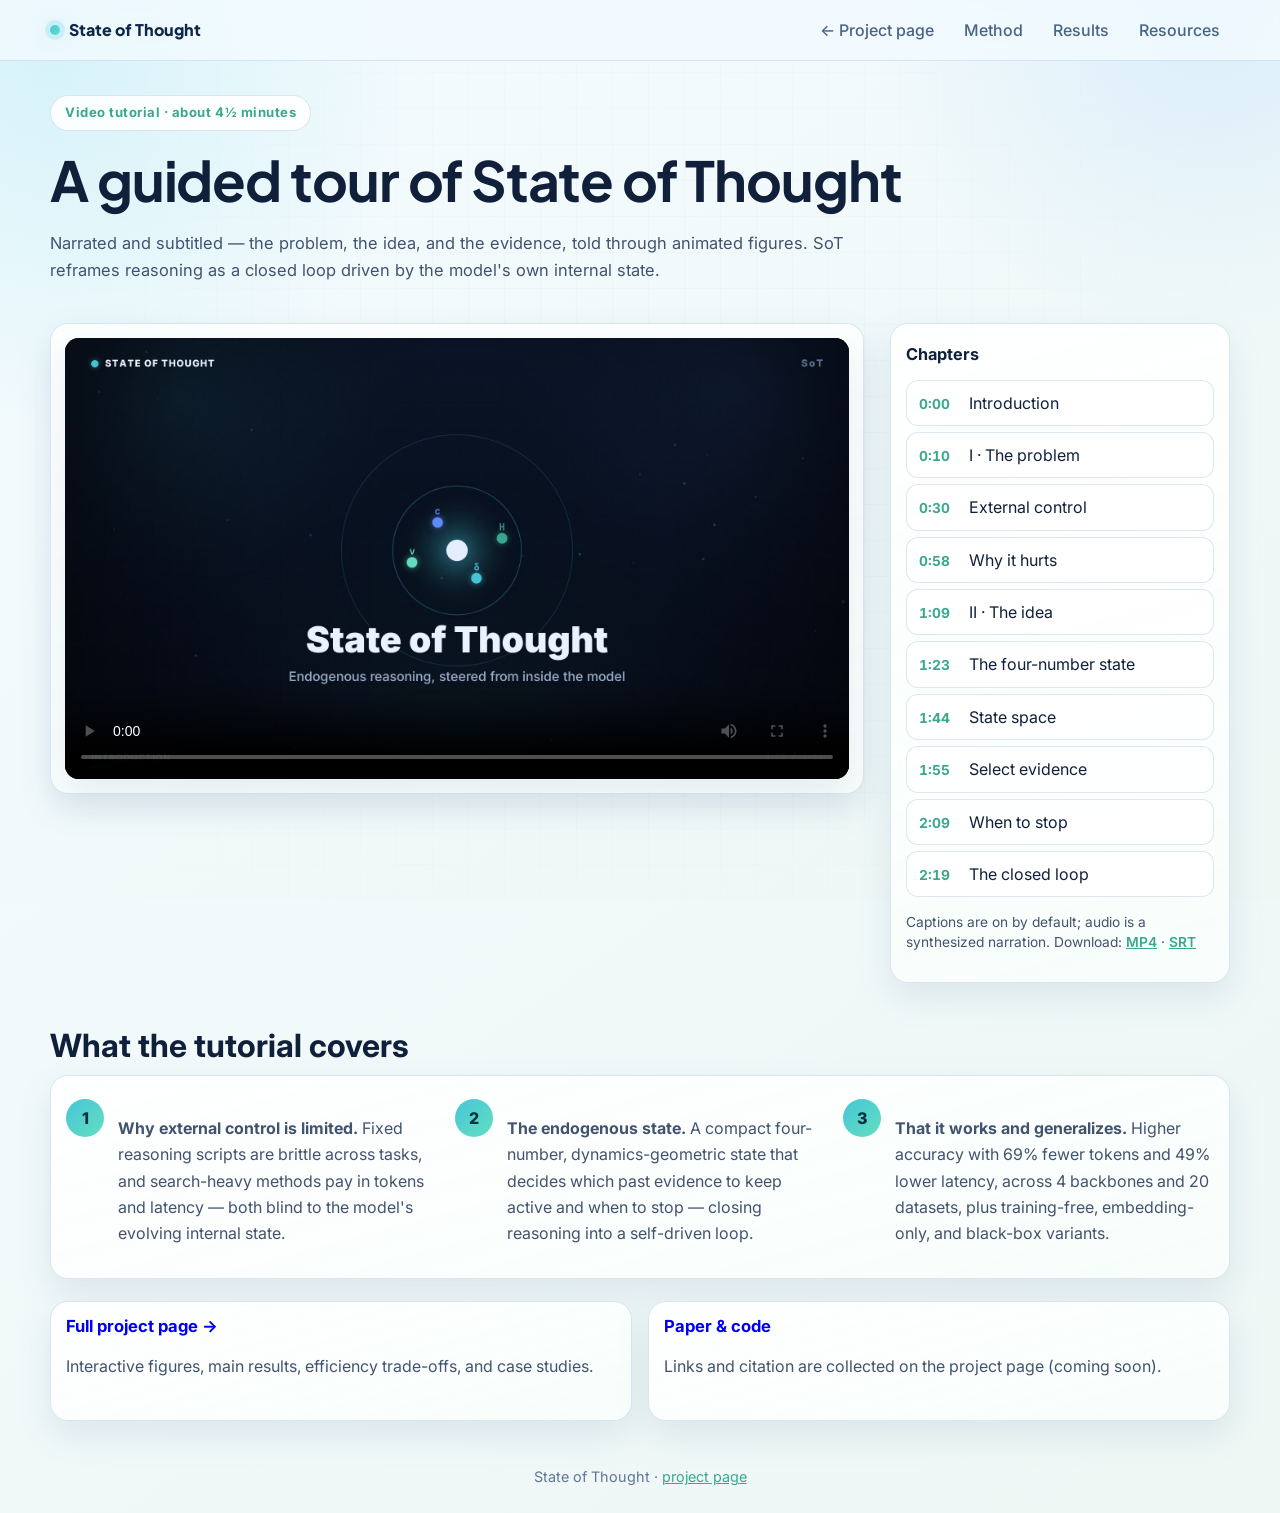
==== tutorial.html @ cbb93c31 "Add narrated animated video tutorial (tutorial.html + assets) - 4½-minute 1080p tutorial: problem, i" ====
<!doctype html>
<html lang="en">
<head>
  <meta charset="utf-8">
  <meta name="viewport" content="width=device-width, initial-scale=1">
  <title>Tutorial — State of Thought (SoT)</title>
  <meta name="description" content="A narrated, animated video tutorial on State of Thought: endogenous reasoning steered by the model's own internal state.">
  <link rel="preconnect" href="https://fonts.googleapis.com">
  <link rel="preconnect" href="https://fonts.gstatic.com" crossorigin>
  <link href="https://fonts.googleapis.com/css2?family=Inter:wght@400;500;600;700;800&family=Plus+Jakarta+Sans:wght@600;700;800&display=swap" rel="stylesheet">
  <link rel="stylesheet" href="./styles.css">
  <style>
    .tut-grid{display:grid;grid-template-columns:minmax(0,1fr) 340px;gap:26px;align-items:start}
    @media (max-width:940px){.tut-grid{grid-template-columns:1fr}}
    .video-card{padding:14px}
    .video-card video{width:100%;border-radius:14px;display:block;background:#05080f;box-shadow:var(--shadow)}
    .chapters{position:sticky;top:96px}
    .chapters h4{margin:2px 0 12px;font-size:1.02rem}
    .chapters ul{list-style:none;margin:0;padding:0;max-height:520px;overflow:auto}
    .chapters li{margin:0 0 6px}
    .chapters button{width:100%;text-align:left;border:1px solid var(--line);background:var(--panel);
      color:var(--ink);border-radius:12px;padding:9px 12px;cursor:pointer;font:inherit;
      display:flex;gap:10px;align-items:baseline;transition:.18s}
    .chapters button:hover{border-color:var(--cyan);transform:translateX(2px)}
    .chapters button.on{border-color:var(--cyan);background:rgba(70,197,217,.12)}
    .chapters button span{color:var(--teal);font-variant-numeric:tabular-nums;font-weight:700;min-width:40px;font-size:.86rem}
    .chap-note{color:var(--ink-soft);font-size:.86rem;margin-top:12px;line-height:1.5}
    .chap-note a{color:var(--teal);font-weight:600}
    .tag{display:inline-block;padding:6px 14px;border-radius:999px;border:1px solid var(--line);
      background:var(--panel);color:var(--teal);font-weight:700;font-size:.82rem;letter-spacing:.04em}
    .takeaways{display:grid;grid-template-columns:repeat(3,1fr);gap:18px;margin-top:8px}
    @media (max-width:860px){.takeaways{grid-template-columns:1fr}}
    .tk{display:flex;gap:14px;align-items:flex-start}
    .tk-n{flex:none;width:38px;height:38px;border-radius:50%;display:grid;place-items:center;
      font-weight:800;color:#06303a;background:linear-gradient(135deg,var(--cyan),var(--mint))}
  </style>
</head>
<body>
  <div class="bg-glow" aria-hidden="true"></div>
  <header class="topbar">
    <div class="container nav">
      <a class="brand" href="index.html"><span class="brand-dot"></span><span>State of Thought</span></a>
      <nav>
        <a href="index.html">&larr; Project page</a>
        <a href="index.html#method">Method</a>
        <a href="index.html#results">Results</a>
        <a href="index.html#resources">Resources</a>
      </nav>
    </div>
  </header>

  <main id="top">
    <section class="hero container" style="display:block">
      <span class="tag">Video tutorial · about 4½ minutes</span>
      <h1 style="margin:16px 0 8px">A guided tour of State of Thought</h1>
      <p class="subtitle" style="max-width:820px">
        Narrated and subtitled — the problem, the idea, and the evidence, told through animated figures.
        SoT reframes reasoning as a closed loop driven by the model's own internal state.
      </p>
    </section>

    <section class="container section" style="padding-top:6px">
      <div class="tut-grid">
        <article class="card video-card">
          <video id="vid" controls preload="metadata" poster="assets/tutorial_poster.jpg" playsinline>
            <source src="assets/tutorial.mp4" type="video/mp4">
            <track kind="captions" src="assets/tutorial.vtt" srclang="en" label="English" default>
            Your browser does not support video — <a href="assets/tutorial.mp4">download the tutorial</a>.
          </video>
        </article>
        <aside class="card chapters">
          <h4>Chapters</h4>
          <ul>
            <li><button data-t="0"><span>0:00</span> Introduction</button></li>
            <li><button data-t="10"><span>0:10</span> I · The problem</button></li>
            <li><button data-t="30"><span>0:30</span> External control</button></li>
            <li><button data-t="58"><span>0:58</span> Why it hurts</button></li>
            <li><button data-t="69"><span>1:09</span> II · The idea</button></li>
            <li><button data-t="83"><span>1:23</span> The four-number state</button></li>
            <li><button data-t="104"><span>1:44</span> State space</button></li>
            <li><button data-t="115"><span>1:55</span> Select evidence</button></li>
            <li><button data-t="129"><span>2:09</span> When to stop</button></li>
            <li><button data-t="139"><span>2:19</span> The closed loop</button></li>
            <li><button data-t="158"><span>2:38</span> III · Does it work?</button></li>
            <li><button data-t="184"><span>3:04</span> Cheaper, not costlier</button></li>
            <li><button data-t="193"><span>3:13</span> The frontier</button></li>
            <li><button data-t="203"><span>3:23</span> IV · Why it works</button></li>
            <li><button data-t="231"><span>3:51</span> V · How far it goes</button></li>
            <li><button data-t="262"><span>4:22</span> Takeaway</button></li>
          </ul>
          <p class="chap-note">Captions are on by default; audio is a synthesized narration. Download:
            <a href="assets/tutorial.mp4">MP4</a> · <a href="assets/tutorial.srt">SRT</a></p>
        </aside>
      </div>
    </section>

    <section class="container section">
      <h2>What the tutorial covers</h2>
      <article class="card">
        <div class="takeaways">
          <div class="tk"><div class="tk-n">1</div><p><strong>Why external control is limited.</strong>
            Fixed reasoning scripts are brittle across tasks, and search-heavy methods pay in tokens and latency —
            both blind to the model's evolving internal state.</p></div>
          <div class="tk"><div class="tk-n">2</div><p><strong>The endogenous state.</strong>
            A compact four-number, dynamics-geometric state that decides which past evidence to keep active
            and when to stop — closing reasoning into a self-driven loop.</p></div>
          <div class="tk"><div class="tk-n">3</div><p><strong>That it works and generalizes.</strong>
            Higher accuracy with 69% fewer tokens and 49% lower latency, across 4 backbones and 20 datasets,
            plus training-free, embedding-only, and black-box variants.</p></div>
        </div>
      </article>

      <div class="grid2" style="margin-top:22px">
        <a class="card resource-card" href="index.html" style="text-decoration:none">
          <h3>Full project page →</h3>
          <p>Interactive figures, main results, efficiency trade-offs, and case studies.</p>
        </a>
        <a class="card resource-card" href="index.html#resources" style="text-decoration:none">
          <h3>Paper &amp; code</h3>
          <p>Links and citation are collected on the project page (coming soon).</p>
        </a>
      </div>
    </section>
  </main>

  <footer class="footer">
    <div class="container"><p>State of Thought · <a href="index.html" style="color:var(--teal)">project page</a></p></div>
  </footer>

  <script>
    const v = document.getElementById('vid');
    const btns = document.querySelectorAll('.chapters button');
    btns.forEach(b => b.addEventListener('click', () => {
      v.currentTime = +b.dataset.t; v.play().catch(()=>{});
      btns.forEach(x => x.classList.remove('on')); b.classList.add('on');
      v.scrollIntoView({behavior:'smooth', block:'center'});
    }));
    v.addEventListener('timeupdate', () => {
      let cur = null;
      btns.forEach(b => { if (v.currentTime + 0.25 >= +b.dataset.t) cur = b; });
      if (cur) { btns.forEach(x => x.classList.remove('on')); cur.classList.add('on'); }
    });
  </script>
</body>
</html>
---- styles.css ----
:root {
  --bg: #f4fbff;
  --bg2: #eef7f4;
  --panel: rgba(255, 255, 255, 0.88);
  --panel-2: rgba(249, 254, 251, 0.94);
  --ink: #10203a;
  --ink-soft: #42536f;
  --line: rgba(89, 129, 178, 0.2);
  --cyan: #46c5d9;
  --teal: #3aa88f;
  --blue: #5e8dff;
  --mint: #63dfbf;
  --shadow: 0 14px 34px rgba(93, 126, 168, 0.14);
  --radius: 18px;
}

*,
*::before,
*::after {
  box-sizing: border-box;
}

html,
body {
  margin: 0;
  padding: 0;
  font-family: Inter, system-ui, -apple-system, Segoe UI, sans-serif;
  color: var(--ink);
  background:
    radial-gradient(circle at 4% 7%, rgba(96, 211, 229, 0.2), transparent 25%),
    radial-gradient(circle at 94% 1%, rgba(120, 186, 255, 0.18), transparent 22%),
    linear-gradient(145deg, var(--bg), var(--bg2));
}

html {
  scroll-behavior: smooth;
}

body {
  line-height: 1.65;
  background-attachment: fixed;
}

.bg-glow {
  position: fixed;
  inset: 0;
  z-index: 0;
  pointer-events: none;
  opacity: 0.25;
  background:
    linear-gradient(rgba(78, 165, 214, 0.14) 1px, transparent 1px),
    linear-gradient(90deg, rgba(78, 165, 214, 0.14) 1px, transparent 1px);
  background-size: 36px 36px;
  mask-image: radial-gradient(circle at center, black 30%, transparent 85%);
}

.container {
  width: min(1180px, calc(100% - 44px));
  margin: 0 auto;
  position: relative;
  z-index: 1;
}

.topbar {
  position: sticky;
  top: 0;
  z-index: 30;
  backdrop-filter: blur(10px);
  background: rgba(242, 250, 255, 0.82);
  border-bottom: 1px solid rgba(103, 149, 201, 0.22);
}

.nav {
  display: flex;
  align-items: center;
  justify-content: space-between;
  gap: 14px;
  padding: 12px 0;
}

.brand {
  text-decoration: none;
  color: #0f2747;
  font-family: "Plus Jakarta Sans", Inter, sans-serif;
  font-weight: 800;
  display: inline-flex;
  align-items: center;
  gap: 9px;
}

.brand-dot {
  width: 10px;
  height: 10px;
  border-radius: 50%;
  background: linear-gradient(120deg, var(--cyan), var(--mint));
  box-shadow: 0 0 0 5px rgba(70, 197, 217, 0.2), 0 0 24px rgba(70, 197, 217, 0.45);
}

.nav nav {
  display: flex;
  gap: 10px;
  flex-wrap: wrap;
}

.nav nav a {
  text-decoration: none;
  color: #496385;
  border-radius: 999px;
  padding: 5px 10px;
  font-weight: 500;
  transition: color 0.2s ease, background 0.2s ease;
}

.nav nav a:hover {
  color: #17365f;
  background: rgba(105, 166, 225, 0.2);
}

.nav nav a.active {
  color: #fff;
  background: linear-gradient(125deg, #46c5d9, #5e8dff);
}

.btn {
  border: 0;
  border-radius: 12px;
  padding: 10px 14px;
  font-weight: 600;
  text-decoration: none;
  cursor: pointer;
  color: #fff;
  background: linear-gradient(125deg, #46c5d9, #5e8dff);
  box-shadow: 0 9px 22px rgba(92, 141, 211, 0.22);
}

.btn-soft {
  background: rgba(236, 246, 255, 0.9);
  color: #31537d;
  border: 1px solid rgba(112, 158, 208, 0.28);
  box-shadow: none;
}

h1,
h2,
h3 {
  margin: 0 0 10px;
  line-height: 1.2;
}

h1 {
  font-family: "Plus Jakarta Sans", Inter, sans-serif;
  font-size: clamp(2rem, 4.8vw, 3.45rem);
  letter-spacing: -0.02em;
}

h2 {
  font-size: clamp(1.45rem, 2.5vw, 2.1rem);
}

h3 {
  font-size: 1.04rem;
}

p,
li {
  color: var(--ink-soft);
}

.hero {
  display: grid;
  grid-template-columns: 1.05fr 1fr;
  gap: 16px;
  align-items: center;
  padding: 34px 0 16px;
}

.hero-bottom {
  grid-column: 1 / -1;
}

.pill {
  display: inline-flex;
  margin: 0 0 10px;
  border-radius: 999px;
  border: 1px solid rgba(93, 164, 215, 0.4);
  background: rgba(112, 212, 223, 0.18);
  color: #1b5872;
  font-size: 0.8rem;
  font-weight: 700;
  padding: 5px 11px;
}

.subtitle {
  font-size: 1.03rem;
}

.author-hero {
  margin-top: 12px;
  border: 1px solid rgba(116, 161, 208, 0.3);
  border-radius: 12px;
  background: linear-gradient(150deg, rgba(234, 247, 255, 0.9), rgba(243, 253, 248, 0.92));
  padding: 10px 12px;
}

.author-hero-names {
  margin: 0;
  color: #20486e;
  font-size: 0.92rem;
  font-weight: 600;
  line-height: 1.5;
}

.author-hero-affils {
  margin: 6px 0 0;
  color: #55739a;
  font-size: 0.84rem;
}

.author-hero-affils span {
  display: block;
}

.hero-highlight {
  margin-top: 10px;
  border-left: 3px solid var(--teal);
  border-radius: 0 8px 8px 0;
  background: linear-gradient(90deg, rgba(83, 197, 177, 0.16), transparent);
  padding: 6px 0 6px 10px;
}

.cta {
  margin-top: 14px;
  display: flex;
  flex-wrap: wrap;
  gap: 10px;
}

.card {
  background: linear-gradient(165deg, var(--panel), var(--panel-2));
  border: 1px solid var(--line);
  border-radius: var(--radius);
  box-shadow: var(--shadow);
  padding: 15px;
  transition: transform 0.24s ease, border-color 0.24s ease;
}

.card:hover {
  transform: translateY(-2px);
  border-color: rgba(93, 155, 209, 0.34);
}

.figure-card {
  padding: 11px;
  overflow: hidden;
}

.figure-card img {
  width: 100%;
  max-width: 100%;
  height: auto;
  max-height: 680px;
  object-fit: contain;
  display: block;
  border-radius: 12px;
  border: 1px solid rgba(126, 170, 212, 0.35);
  background: rgba(255, 255, 255, 0.75);
  cursor: zoom-in;
}

.hero-figure img {
  max-height: 560px;
}

.figure-card figcaption {
  margin-top: 8px;
  border-top: 1px dashed rgba(118, 158, 205, 0.3);
  padding: 8px 4px 2px;
  color: #516d92;
  font-size: 0.9rem;
}

.metrics {
  display: grid;
  grid-template-columns: repeat(5, minmax(0, 1fr));
  gap: 10px;
  margin-top: 8px;
}

.metrics article {
  border: 1px solid rgba(114, 156, 202, 0.28);
  border-radius: 14px;
  background: rgba(245, 252, 255, 0.9);
  text-align: center;
  padding: 10px 8px;
}

.metrics h3 {
  margin-bottom: 2px;
  color: #21466f;
  font-size: clamp(0.98rem, 1.45vw, 1.26rem);
}

.metrics p {
  margin: 0;
  font-size: 0.82rem;
}

.section {
  padding: 36px 0 8px;
  scroll-margin-top: 92px;
}

.grid2,
.grid3,
.grid5 {
  display: grid;
  gap: 16px;
  align-items: start;
}

.grid2 {
  grid-template-columns: repeat(2, minmax(0, 1fr));
}

.grid3 {
  grid-template-columns: repeat(3, minmax(0, 1fr));
}

.grid5 {
  grid-template-columns: repeat(5, minmax(0, 1fr));
}

.gain-grid .card {
  text-align: center;
  padding: 12px 10px;
}

.gain-grid h3 {
  color: #1e4f78;
}

.method-flow .card {
  position: relative;
}

.method-flow .card:not(:last-child)::after {
  content: "→";
  position: absolute;
  right: -14px;
  top: 50%;
  transform: translateY(-50%);
  color: #6f9bcb;
  font-weight: 700;
  opacity: 0.65;
}

.table-scroll {
  margin-top: 10px;
  overflow-x: auto;
  border: 1px solid rgba(112, 156, 203, 0.24);
  border-radius: 12px;
  background: rgba(248, 253, 255, 0.82);
}

.result-controls {
  display: flex;
  gap: 8px;
  flex-wrap: wrap;
  margin: 8px 0 10px;
}

.result-panel {
  display: none;
  margin-top: 10px;
}

.result-panel.show {
  display: block;
  animation: fadeIn 0.2s ease;
}

.result-toggle.active {
  color: #fff;
  background: linear-gradient(125deg, #46c5d9, #5e8dff);
  border-color: transparent;
}

.wide-table {
  width: 100%;
  min-width: 1060px;
  border-collapse: collapse;
}

.wide-table.compact {
  min-width: 700px;
}

.wide-table th,
.wide-table td {
  border-bottom: 1px solid rgba(118, 160, 205, 0.2);
  padding: 8px 10px;
  text-align: left;
  font-size: 0.85rem;
  color: #35557e;
  white-space: nowrap;
}

.wide-table th {
  white-space: normal;
}

.wide-table thead th {
  position: sticky;
  top: 0;
  z-index: 3;
  background: rgba(232, 245, 255, 0.97);
  color: #1d4573;
}

.wide-table th:first-child,
.wide-table td:first-child {
  position: sticky;
  left: 0;
  z-index: 2;
  background: rgba(240, 249, 255, 0.98);
  box-shadow: 1px 0 0 rgba(123, 166, 209, 0.24);
}

.wide-table thead th:first-child {
  z-index: 4;
}

.wide-table .best-row td {
  background: rgba(95, 205, 179, 0.22);
  color: #1a5b66;
  font-weight: 700;
}

.note {
  margin: 8px 0 0;
  font-size: 0.86rem;
  color: #6683a7;
}

ul {
  margin: 8px 0 0;
  padding-left: 18px;
}

.dataset-tabs {
  display: flex;
  gap: 8px;
  flex-wrap: wrap;
  margin-bottom: 10px;
}

.tab-btn {
  border: 1px solid rgba(120, 165, 212, 0.35);
  border-radius: 999px;
  padding: 6px 12px;
  font-weight: 600;
  cursor: pointer;
  background: rgba(240, 249, 255, 0.9);
  color: #3c5e89;
}

.tab-btn.active {
  color: #fff;
  background: linear-gradient(125deg, #46c5d9, #5e8dff);
}

.tab-panel {
  display: none;
}

.tab-panel.active {
  display: block;
  animation: fadeIn 0.2s ease;
}

.resource-card {
  min-height: 120px;
}

.contact-card {
  margin-top: 14px;
}

.contact-link {
  color: #1a8e95;
  text-decoration: none;
  font-weight: 600;
}

.contact-link:hover {
  text-decoration: underline;
}

.footer {
  margin-top: 24px;
  padding: 12px 0 24px;
}

.footer p {
  margin: 0;
  text-align: center;
  color: #5d7698;
  font-size: 0.9rem;
}

.lightbox {
  position: fixed;
  inset: 0;
  z-index: 80;
  display: none;
  align-items: center;
  justify-content: center;
  padding: 24px;
  background: rgba(17, 34, 56, 0.75);
}

.lightbox.show {
  display: flex;
}

.lightbox img {
  max-width: min(1220px, 95vw);
  max-height: 90vh;
  border-radius: 12px;
  box-shadow: 0 16px 42px rgba(16, 34, 56, 0.42);
}

.lightbox-close {
  position: absolute;
  top: 12px;
  right: 20px;
  border: 0;
  width: 36px;
  height: 36px;
  border-radius: 999px;
  cursor: pointer;
  font-size: 1.5rem;
  color: #163354;
  background: #d7ecff;
}

@keyframes fadeIn {
  from {
    opacity: 0;
    transform: translateY(6px);
  }
  to {
    opacity: 1;
    transform: translateY(0);
  }
}

@media (max-width: 1080px) {
  .metrics {
    grid-template-columns: repeat(3, minmax(0, 1fr));
  }

  .grid5 {
    grid-template-columns: repeat(3, minmax(0, 1fr));
  }

  .grid3 {
    grid-template-columns: repeat(2, minmax(0, 1fr));
  }

  .method-flow .card::after {
    display: none;
  }
}

@media (max-width: 820px) {
  .hero,
  .grid2,
  .grid3,
  .grid5 {
    grid-template-columns: 1fr;
  }

  .metrics {
    grid-template-columns: repeat(2, minmax(0, 1fr));
  }
}

@media (max-width: 560px) {
  .container {
    width: calc(100% - 26px);
  }

  .metrics {
    grid-template-columns: 1fr;
  }

  .nav {
    flex-wrap: wrap;
    row-gap: 8px;
  }

  .nav nav {
    width: 100%;
    flex-wrap: nowrap;
    overflow-x: auto;
    scrollbar-width: thin;
  }
}
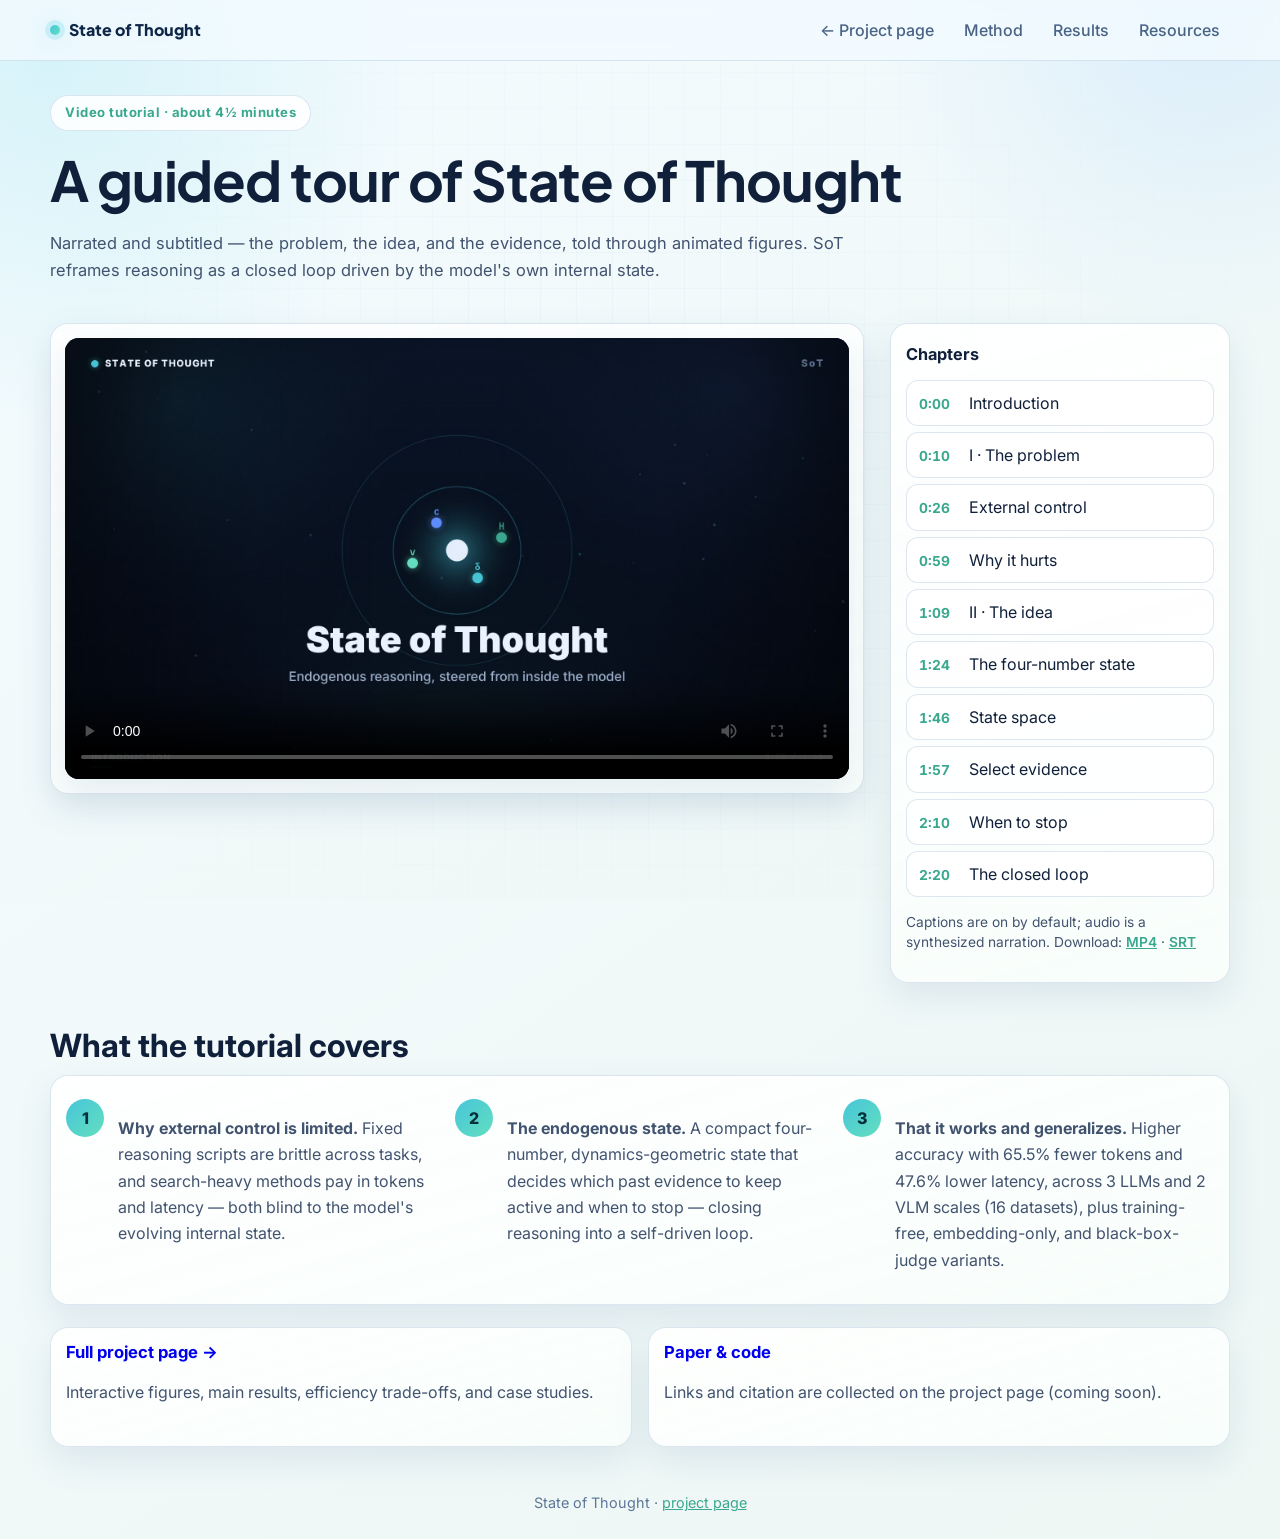
==== commit c5d7f25e: "Sync SoT site + tutorial to camera-ready arXiv version - Corrected all numbers (582-param controller" ====
--- a/tutorial.html
+++ b/tutorial.html
@@ -73,20 +73,20 @@
           <ul>
             <li><button data-t="0"><span>0:00</span> Introduction</button></li>
             <li><button data-t="10"><span>0:10</span> I · The problem</button></li>
-            <li><button data-t="30"><span>0:30</span> External control</button></li>
-            <li><button data-t="58"><span>0:58</span> Why it hurts</button></li>
+            <li><button data-t="26"><span>0:26</span> External control</button></li>
+            <li><button data-t="59"><span>0:59</span> Why it hurts</button></li>
             <li><button data-t="69"><span>1:09</span> II · The idea</button></li>
-            <li><button data-t="83"><span>1:23</span> The four-number state</button></li>
-            <li><button data-t="104"><span>1:44</span> State space</button></li>
-            <li><button data-t="115"><span>1:55</span> Select evidence</button></li>
-            <li><button data-t="129"><span>2:09</span> When to stop</button></li>
-            <li><button data-t="139"><span>2:19</span> The closed loop</button></li>
-            <li><button data-t="158"><span>2:38</span> III · Does it work?</button></li>
-            <li><button data-t="184"><span>3:04</span> Cheaper, not costlier</button></li>
-            <li><button data-t="193"><span>3:13</span> The frontier</button></li>
-            <li><button data-t="203"><span>3:23</span> IV · Why it works</button></li>
-            <li><button data-t="231"><span>3:51</span> V · How far it goes</button></li>
-            <li><button data-t="262"><span>4:22</span> Takeaway</button></li>
+            <li><button data-t="84"><span>1:24</span> The four-number state</button></li>
+            <li><button data-t="106"><span>1:46</span> State space</button></li>
+            <li><button data-t="117"><span>1:57</span> Select evidence</button></li>
+            <li><button data-t="130"><span>2:10</span> When to stop</button></li>
+            <li><button data-t="140"><span>2:20</span> The closed loop</button></li>
+            <li><button data-t="161"><span>2:41</span> III · Does it work?</button></li>
+            <li><button data-t="190"><span>3:10</span> Cheaper, not costlier</button></li>
+            <li><button data-t="200"><span>3:20</span> The frontier</button></li>
+            <li><button data-t="210"><span>3:30</span> IV · Why it works</button></li>
+            <li><button data-t="238"><span>3:58</span> V · How far it goes</button></li>
+            <li><button data-t="270"><span>4:30</span> Takeaway</button></li>
           </ul>
           <p class="chap-note">Captions are on by default; audio is a synthesized narration. Download:
             <a href="assets/tutorial.mp4">MP4</a> · <a href="assets/tutorial.srt">SRT</a></p>
@@ -105,8 +105,8 @@
             A compact four-number, dynamics-geometric state that decides which past evidence to keep active
             and when to stop — closing reasoning into a self-driven loop.</p></div>
           <div class="tk"><div class="tk-n">3</div><p><strong>That it works and generalizes.</strong>
-            Higher accuracy with 69% fewer tokens and 49% lower latency, across 4 backbones and 20 datasets,
-            plus training-free, embedding-only, and black-box variants.</p></div>
+            Higher accuracy with 65.5% fewer tokens and 47.6% lower latency, across 3 LLMs and 2 VLM scales (16 datasets),
+            plus training-free, embedding-only, and black-box-judge variants.</p></div>
         </div>
       </article>
 
--- a/styles.css
+++ b/styles.css
@@ -607,3 +607,34 @@
     scrollbar-width: thin;
   }
 }
+
+/* ---- animated hero (SoT reasoning-loop) + overview row + brand mark ---- */
+.hero-anim-card{
+  position:relative; overflow:hidden; padding:0;
+  min-height:420px; height:100%;
+  background:radial-gradient(120% 100% at 18% 0%, rgba(70,197,217,.10), transparent 55%),
+             radial-gradient(120% 120% at 100% 100%, rgba(94,141,255,.10), transparent 55%),
+             linear-gradient(165deg,#ffffff,#f2fbfe);
+  border:1px solid var(--line); border-radius:var(--radius); box-shadow:var(--shadow);
+}
+.hero-anim-card canvas{position:absolute; inset:0; width:100%; height:100%; display:block;}
+.hero-anim-cap{
+  position:absolute; left:0; right:0; bottom:0; z-index:2;
+  padding:9px 14px; color:#3f5c82; font-size:.9rem; line-height:1.35;
+  background:linear-gradient(0deg, rgba(255,255,255,.94), rgba(255,255,255,0));
+}
+.hero-anim-cap b{color:#1b5872;}
+@media (max-width:900px){ .hero-anim-card{min-height:340px;} }
+
+.overview-row{
+  display:grid; grid-template-columns:minmax(0,1.12fr) minmax(0,1fr);
+  gap:14px; margin-top:12px; align-items:stretch;
+}
+.overview-row > .figure-card{margin:0; display:flex; flex-direction:column;}
+.overview-row > .figure-card img{max-height:none; flex:1; min-height:0;}
+.metric-grid{grid-template-columns:repeat(2,minmax(0,1fr)); align-content:stretch; margin-top:0;}
+.metric-grid article{display:flex; flex-direction:column; justify-content:center;}
+@media (max-width:860px){ .overview-row{grid-template-columns:1fr;} .metric-grid{grid-template-columns:repeat(2,minmax(0,1fr));} }
+
+.brand-mark{width:24px; height:24px; display:block; flex:none;
+  filter:drop-shadow(0 0 6px rgba(70,197,217,.45));}
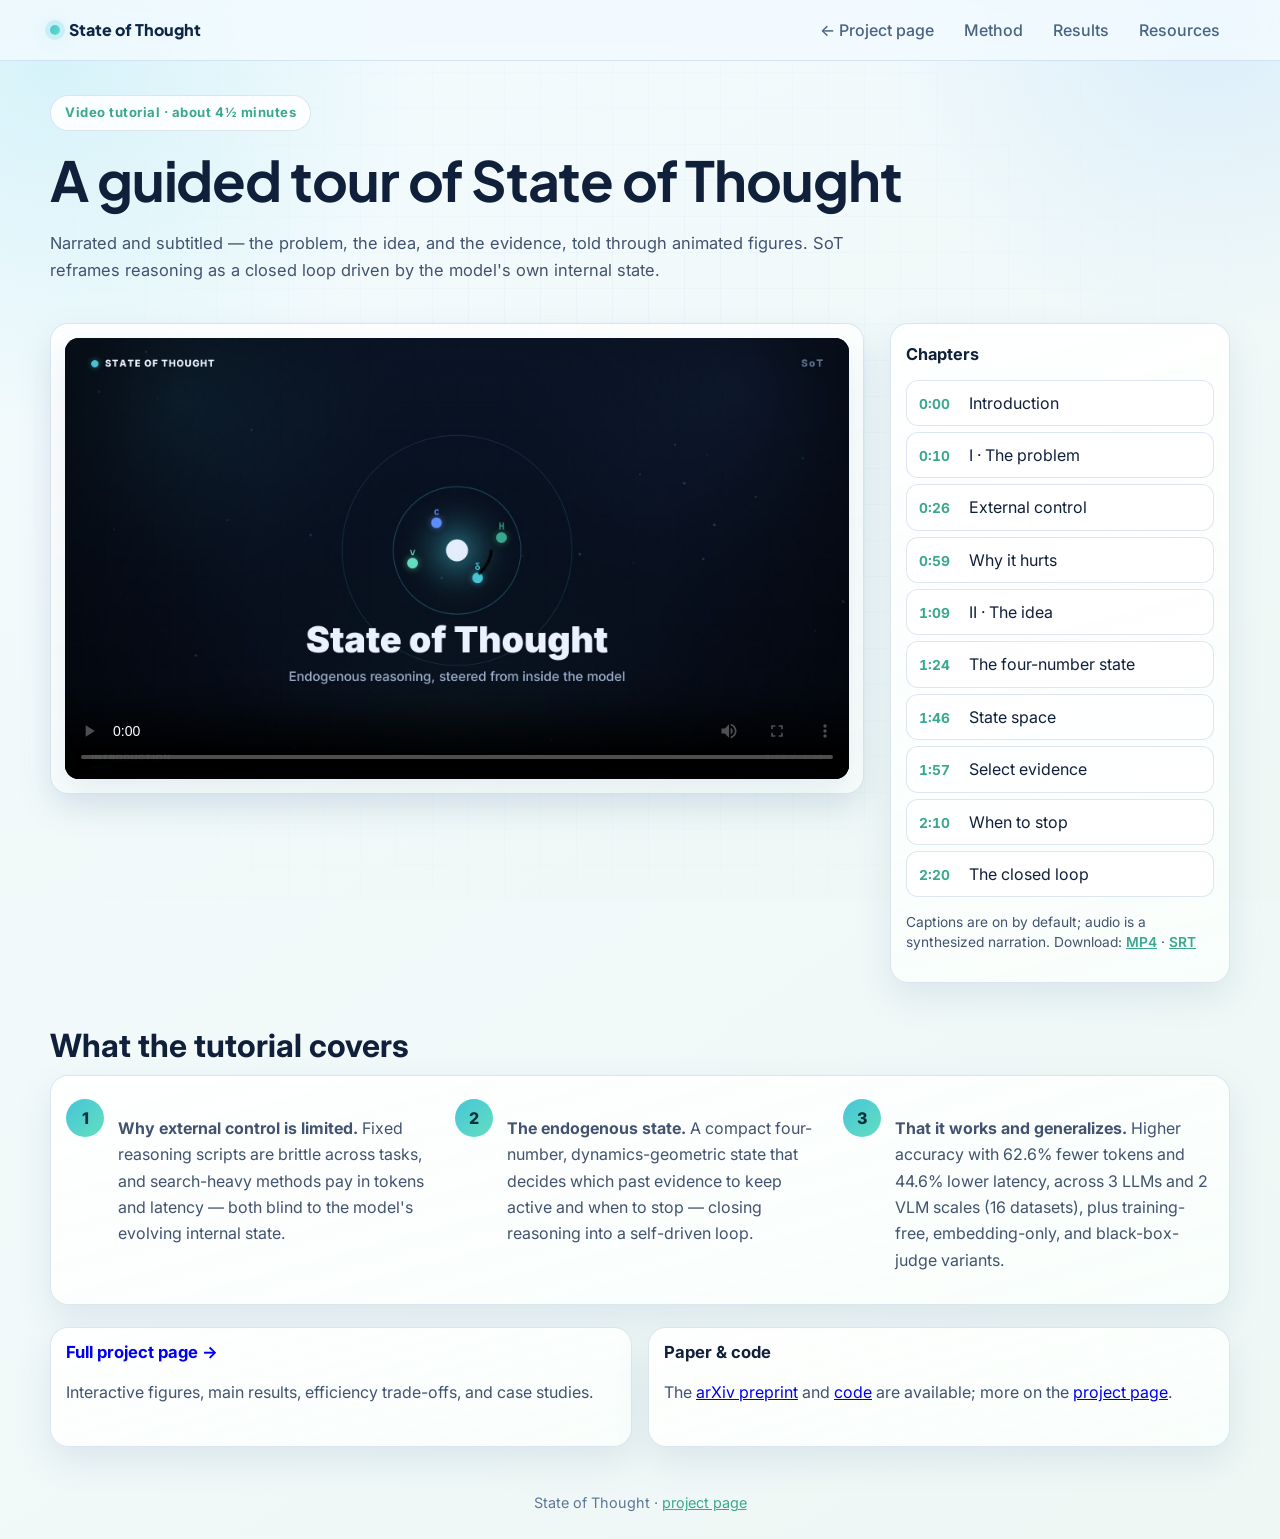
==== commit 3ae7a67d: "Add arXiv preprint (2609.16055) links: pill, hero CTAs, Resources, tutorial; fix tutorial efficiency" ====
--- a/tutorial.html
+++ b/tutorial.html
@@ -105,7 +105,7 @@
             A compact four-number, dynamics-geometric state that decides which past evidence to keep active
             and when to stop — closing reasoning into a self-driven loop.</p></div>
           <div class="tk"><div class="tk-n">3</div><p><strong>That it works and generalizes.</strong>
-            Higher accuracy with 65.5% fewer tokens and 47.6% lower latency, across 3 LLMs and 2 VLM scales (16 datasets),
+            Higher accuracy with 62.6% fewer tokens and 44.6% lower latency, across 3 LLMs and 2 VLM scales (16 datasets),
             plus training-free, embedding-only, and black-box-judge variants.</p></div>
         </div>
       </article>
@@ -115,10 +115,10 @@
           <h3>Full project page →</h3>
           <p>Interactive figures, main results, efficiency trade-offs, and case studies.</p>
         </a>
-        <a class="card resource-card" href="index.html#resources" style="text-decoration:none">
+        <article class="card resource-card">
           <h3>Paper &amp; code</h3>
-          <p>Links and citation are collected on the project page (coming soon).</p>
-        </a>
+          <p>The <a href="https://arxiv.org/abs/2609.16055" target="_blank" rel="noreferrer">arXiv preprint</a> and <a href="https://github.com/GongZhiren/State-of-Thought" target="_blank" rel="noreferrer">code</a> are available; more on the <a href="index.html#resources">project page</a>.</p>
+        </article>
       </div>
     </section>
   </main>
--- a/styles.css
+++ b/styles.css
@@ -608,33 +608,68 @@
   }
 }
 
-/* ---- animated hero (SoT reasoning-loop) + overview row + brand mark ---- */
+/* ---- animated hero (SoT worked example) + overview row + brand mark ---- */
 .hero-anim-card{
-  position:relative; overflow:hidden; padding:0;
-  min-height:420px; height:100%;
-  background:radial-gradient(120% 100% at 18% 0%, rgba(70,197,217,.10), transparent 55%),
-             radial-gradient(120% 120% at 100% 100%, rgba(94,141,255,.10), transparent 55%),
-             linear-gradient(165deg,#ffffff,#f2fbfe);
+  position:relative; overflow:hidden; padding:0; min-height:340px; align-self:start;
+  background:radial-gradient(120% 100% at 16% 0%, rgba(70,197,217,.12), transparent 55%),
+             radial-gradient(120% 120% at 100% 100%, rgba(94,141,255,.12), transparent 55%),
+             linear-gradient(165deg,#ffffff,#eef9fd);
   border:1px solid var(--line); border-radius:var(--radius); box-shadow:var(--shadow);
 }
-.hero-anim-card canvas{position:absolute; inset:0; width:100%; height:100%; display:block;}
-.hero-anim-cap{
-  position:absolute; left:0; right:0; bottom:0; z-index:2;
-  padding:9px 14px; color:#3f5c82; font-size:.9rem; line-height:1.35;
-  background:linear-gradient(0deg, rgba(255,255,255,.94), rgba(255,255,255,0));
-}
-.hero-anim-cap b{color:#1b5872;}
-@media (max-width:900px){ .hero-anim-card{min-height:340px;} }
-
-.overview-row{
-  display:grid; grid-template-columns:minmax(0,1.12fr) minmax(0,1fr);
-  gap:14px; margin-top:12px; align-items:stretch;
-}
-.overview-row > .figure-card{margin:0; display:flex; flex-direction:column;}
-.overview-row > .figure-card img{max-height:none; flex:1; min-height:0;}
-.metric-grid{grid-template-columns:repeat(2,minmax(0,1fr)); align-content:stretch; margin-top:0;}
-.metric-grid article{display:flex; flex-direction:column; justify-content:center;}
-@media (max-width:860px){ .overview-row{grid-template-columns:1fr;} .metric-grid{grid-template-columns:repeat(2,minmax(0,1fr));} }
-
-.brand-mark{width:24px; height:24px; display:block; flex:none;
-  filter:drop-shadow(0 0 6px rgba(70,197,217,.45));}
+.sot-stage{display:flex; flex-direction:column; gap:9px; height:100%; padding:15px 16px 13px; box-sizing:border-box;}
+.sot-head{display:flex; justify-content:space-between; align-items:center;}
+.sot-badge{font-size:.7rem; font-weight:800; letter-spacing:.05em; text-transform:uppercase; color:#1b5872;
+  background:rgba(112,212,223,.2); border:1px solid rgba(93,164,215,.42); border-radius:999px; padding:4px 11px;}
+.sot-loop{width:20px; height:20px; border-radius:50%; border:2px dashed rgba(70,197,217,.75);
+  border-top-color:transparent; animation:sotspin 3.4s linear infinite;}
+@keyframes sotspin{to{transform:rotate(360deg)}}
+.sot-q{margin:2px 0 0; font-weight:700; color:#16324f; font-size:.98rem; display:flex; gap:9px; align-items:baseline; line-height:1.3;}
+.sot-q b{color:#2b7a99; font-weight:800; font-size:.66rem; text-transform:uppercase; letter-spacing:.06em; flex:none;}
+.sot-main{display:grid; grid-template-columns:minmax(0,1fr) 140px; gap:11px; align-items:start;}
+.sot-chain{position:relative; display:flex; flex-direction:column; gap:7px; padding-left:24px; transition:opacity .38s ease;}
+.sot-arcs{position:absolute; left:0; top:0; width:100%; height:100%; overflow:visible; pointer-events:none; z-index:0;}
+.sot-chip{display:flex; gap:8px; align-items:center; background:#fff; border:1px solid rgba(96,150,196,.26);
+  border-left:4px solid transparent; border-radius:11px; padding:7px 10px; font-size:.85rem; color:#2a4462;
+  box-shadow:0 4px 13px rgba(31,72,120,.06);
+  opacity:0; transform:translateY(7px); transition:opacity .45s, transform .45s, border-color .4s, background .4s, box-shadow .4s;}
+.sot-chip.on{opacity:.5; transform:none;}
+.sot-chip .n{flex:none; width:19px; height:19px; border-radius:6px; display:grid; place-items:center;
+  font-weight:800; font-size:.7rem; color:#0e5a6e; background:linear-gradient(135deg,#cdeff5,#d6f7ee);}
+.sot-chip .t{flex:1; min-width:0;}
+.sot-chip.cur{opacity:1; border-color:var(--cyan); box-shadow:0 0 0 3px rgba(70,197,217,.16), 0 8px 20px rgba(70,197,217,.16);}
+.sot-chip.sel{opacity:1; border-left-color:var(--mint); box-shadow:0 6px 16px rgba(58,168,143,.14);}
+.sot-chip .tag{margin-left:auto; flex:none; font-size:.62rem; font-weight:800; text-transform:uppercase; letter-spacing:.04em; color:#93a7c2;}
+.sot-chip.ans{background:linear-gradient(135deg,rgba(99,223,191,.24),rgba(70,197,217,.15)); border-color:rgba(58,168,143,.5); border-left-color:var(--teal); color:#0f5a4a; font-weight:700;}
+.sot-chip.ans .n{background:linear-gradient(135deg,#63dfbf,#46c5d9); color:#08463a;}
+.sot-side{display:flex; flex-direction:column; gap:10px;}
+.sot-panel{background:rgba(255,255,255,.72); border:1px solid rgba(96,150,196,.24); border-radius:12px; padding:8px 10px 9px;}
+.sot-panel h5{margin:0 0 7px; font-size:.66rem; font-weight:800; text-transform:uppercase; letter-spacing:.04em; color:#3f5c82;}
+.sot-gauges{display:flex; gap:7px; align-items:flex-end; height:52px;}
+.sot-g{flex:1; display:flex; flex-direction:column; align-items:center; gap:3px; height:100%; justify-content:flex-end;}
+.sot-g .bar{width:64%; border-radius:5px; background:currentColor; box-shadow:0 0 8px currentColor; animation:sotg 2.6s ease-in-out infinite alternate;}
+.sot-g:nth-child(2) .bar{animation-duration:2.1s; animation-delay:-.6s;}
+.sot-g:nth-child(3) .bar{animation-duration:3.0s; animation-delay:-1.1s;}
+.sot-g:nth-child(4) .bar{animation-duration:2.4s; animation-delay:-.3s;}
+.sot-g .lab{font-size:.74rem; font-weight:800; font-family:'JetBrains Mono',ui-monospace,monospace; color:#3f5c82;}
+@keyframes sotg{from{height:20%}to{height:92%}}
+.sot-stopbar{position:relative; height:12px; border-radius:7px; background:rgba(120,160,200,.18); overflow:hidden;}
+.sot-stopbar i{position:absolute; left:0; top:0; bottom:0; width:8%; border-radius:7px;
+  background:linear-gradient(90deg,var(--blue),var(--mint)); box-shadow:0 0 10px rgba(94,141,255,.5); transition:width .55s ease;}
+.sot-stopbar u{position:absolute; left:80%; top:-2px; bottom:-2px; width:2px; background:rgba(58,168,143,.85);}
+.sot-sel{margin-top:3px; min-height:1em; font-family:'JetBrains Mono',ui-monospace,monospace; font-size:.7rem; font-weight:700; letter-spacing:.01em; color:#2b7a99;}
+.sot-cap{margin:6px 0 0; font-size:.82rem; color:#42608a; line-height:1.4;}
+.sot-cap b{color:#1b5872;}
+@media (max-width:900px){ .hero-anim-card{min-height:320px;} .sot-main{grid-template-columns:minmax(0,1fr) 124px;} }
+
+.overview-row{display:grid; grid-template-columns:minmax(0,1.3fr) minmax(0,1fr); gap:14px; margin-top:12px; align-items:start;}
+.overview-row > .figure-card{margin:0;}
+.overview-row > .figure-card img{max-height:none;}
+.metric-grid{grid-template-columns:repeat(2,minmax(0,1fr)); align-content:start; margin-top:0; height:100%;}
+.metric-grid article{display:flex; flex-direction:column; justify-content:center; min-height:66px;}
+@media (max-width:860px){ .overview-row{grid-template-columns:1fr;} }
+
+.hero-bottom.grid2{grid-template-columns:1.14fr 0.86fr; align-items:center;}
+.hero-bottom .figure-card img{max-height:440px;}
+
+.brand-mark{width:24px; height:24px; display:block; flex:none; filter:drop-shadow(0 0 5px rgba(70,197,217,.4));}
+.sot-chip{ position:relative; z-index:1; }
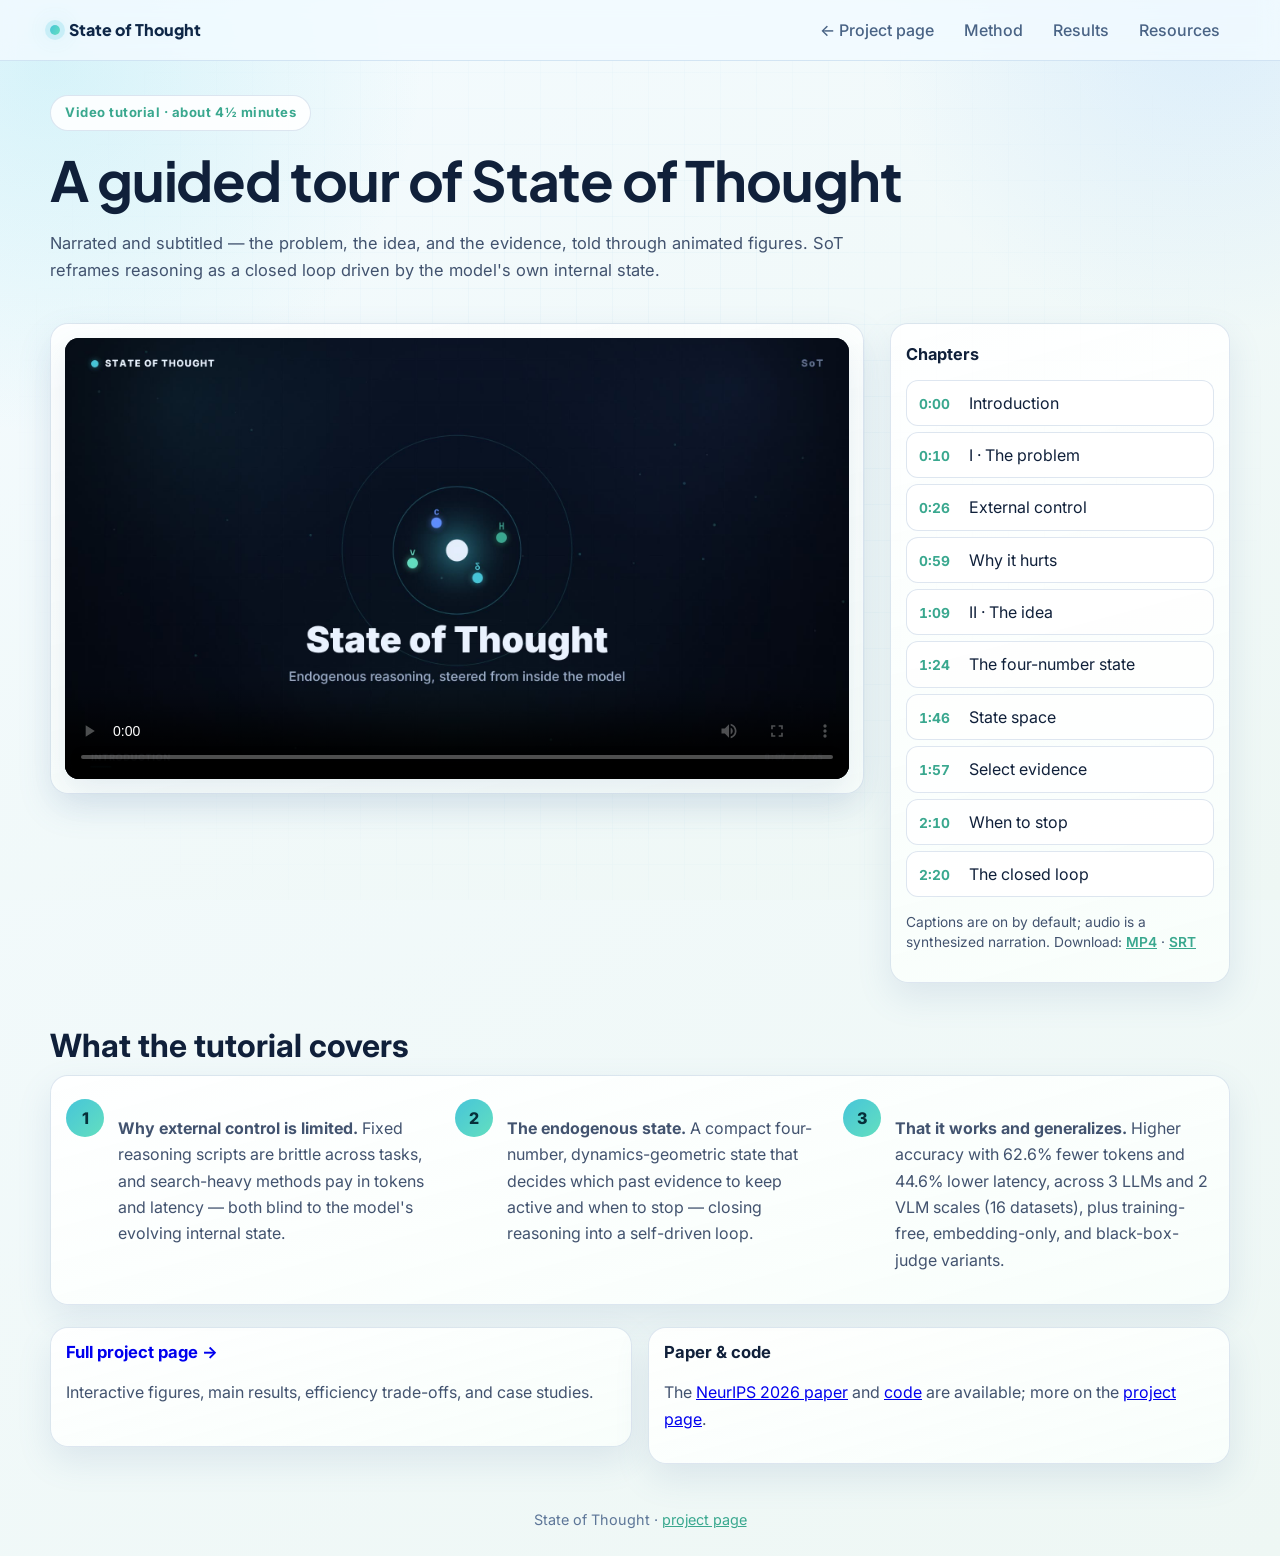
==== commit 542dc256: "SoT 网站：venue Preprint → NeurIPS 2026 Co-Authored-By: Claude Opus 4.8 <noreply@anthropic.com>" ====
--- a/tutorial.html
+++ b/tutorial.html
@@ -117,7 +117,7 @@
         </a>
         <article class="card resource-card">
           <h3>Paper &amp; code</h3>
-          <p>The <a href="https://arxiv.org/abs/2609.16055" target="_blank" rel="noreferrer">arXiv preprint</a> and <a href="https://github.com/GongZhiren/State-of-Thought" target="_blank" rel="noreferrer">code</a> are available; more on the <a href="index.html#resources">project page</a>.</p>
+          <p>The <a href="https://arxiv.org/abs/2609.16055" target="_blank" rel="noreferrer">NeurIPS 2026 paper</a> and <a href="https://github.com/GongZhiren/State-of-Thought" target="_blank" rel="noreferrer">code</a> are available; more on the <a href="index.html#resources">project page</a>.</p>
         </article>
       </div>
     </section>
